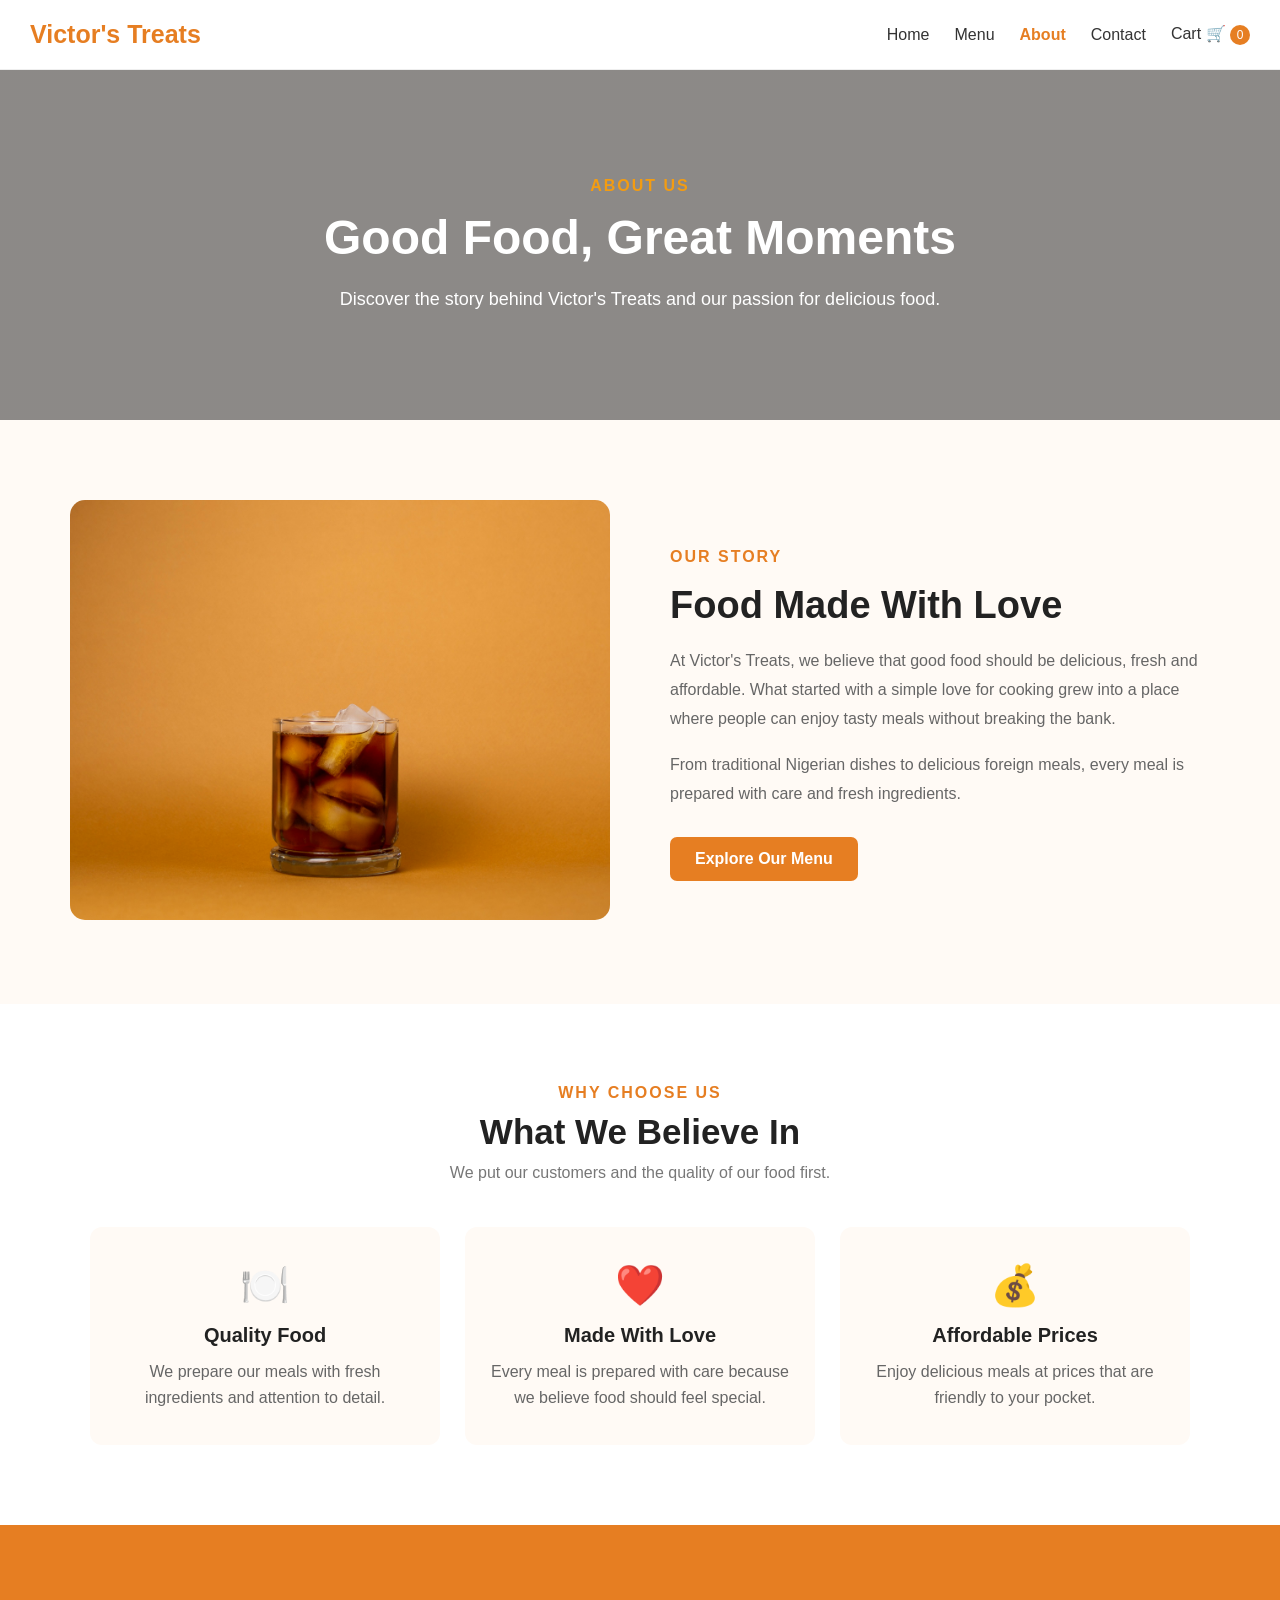
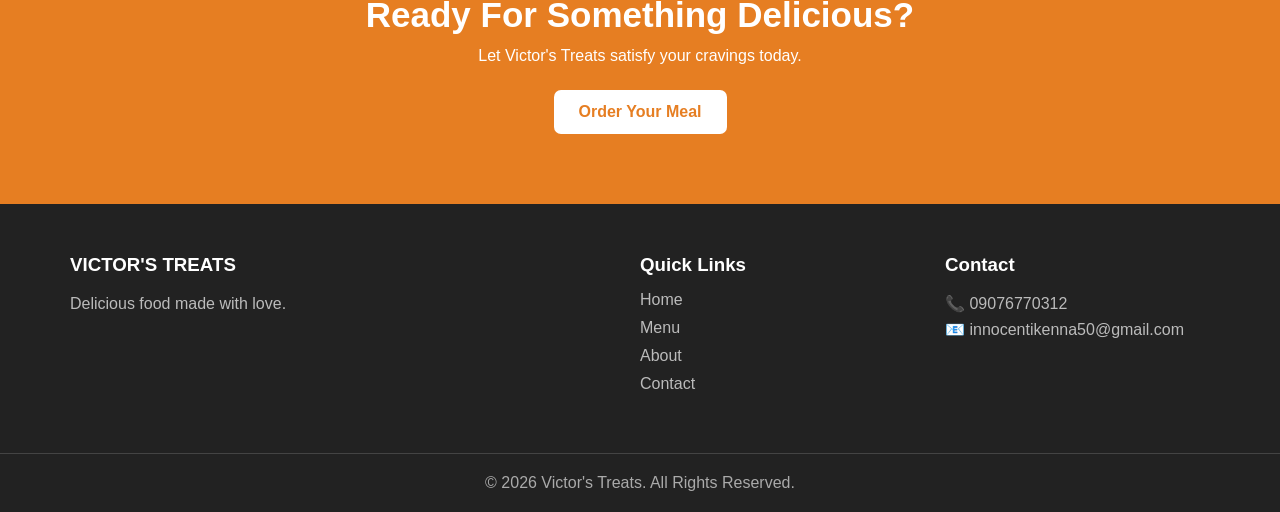
==== about.html @ 65d085de "first commit" ====
<!doctype html>
<html lang="en">
  <head>
    <meta charset="UTF-8" />
    <meta name="viewport" content="width=device-width, initial-scale=1.0" />

    <title>About | Victor's Treats</title>

    <link rel="stylesheet" href="about.css" />
  </head>

  <body>
    <!-- HEADER -->
    <header>
      <div class="logo">Victor's Treats</div>

      <nav>
        <a href="index.html">Home</a>
        <a href="index.html#menu">Menu</a>
        <a href="about.html" class="active">About</a>
        <a href="contact.html">Contact</a>
        <a href="cart.html">
          Cart 🛒
          <span id="cart-count">0</span>
        </a>
      </nav>
    </header>

    <!-- PAGE INTRO -->
    <section class="about-hero">
      <div class="about-hero-text">
        <p>ABOUT US</p>

        <h1>Good Food, Great Moments</h1>

        <span>
          Discover the story behind Victor's Treats and our passion for
          delicious food.
        </span>
      </div>
    </section>

    <!-- OUR STORY -->
    <section class="story-section">
      <div class="story-image">
        <img src="img/drink.jpg" alt="Victor's Treats food" />
      </div>

      <div class="story-text">
        <p class="small-heading">OUR STORY</p>

        <h2>Food Made With Love</h2>

        <p>
          At Victor's Treats, we believe that good food should be delicious,
          fresh and affordable. What started with a simple love for cooking grew
          into a place where people can enjoy tasty meals without breaking the
          bank.
        </p>

        <p>
          From traditional Nigerian dishes to delicious foreign meals, every
          meal is prepared with care and fresh ingredients.
        </p>

        <a href="index.html#menu" class="order-btn">Explore Our Menu</a>
      </div>
    </section>

    <!-- WHAT WE BELIEVE -->
    <section class="values-section">
      <div class="section-title">
        <p>WHY CHOOSE US</p>

        <h2>What We Believe In</h2>

        <span> We put our customers and the quality of our food first. </span>
      </div>

      <div class="values-container">
        <div class="value-card">
          <div class="value-icon">🍽️</div>

          <h3>Quality Food</h3>

          <p>
            We prepare our meals with fresh ingredients and attention to detail.
          </p>
        </div>

        <div class="value-card">
          <div class="value-icon">❤️</div>

          <h3>Made With Love</h3>

          <p>
            Every meal is prepared with care because we believe food should feel
            special.
          </p>
        </div>

        <div class="value-card">
          <div class="value-icon">💰</div>

          <h3>Affordable Prices</h3>

          <p>
            Enjoy delicious meals at prices that are friendly to your pocket.
          </p>
        </div>
      </div>
    </section>

    <!-- CALL TO ACTION -->
    <section class="cta">
      <h2>Ready For Something Delicious?</h2>

      <p>Let Victor's Treats satisfy your cravings today.</p>

      <a href="index.html#menu">Order Your Meal</a>
    </section>

    <!-- FOOTER -->
    <footer>
      <div class="footer-content">
        <div>
          <h3>VICTOR'S TREATS</h3>

          <p>Delicious food made with love.</p>
        </div>

        <div>
          <h3>Quick Links</h3>

          <a href="index.html">Home</a>
          <a href="index  .html#menu">Menu</a>
          <a href="about.html">About</a>
          <a href="contact.html">Contact</a>
        </div>

        <div>
          <h3>Contact</h3>

          <p>📞 09076770312</p>
          <p>📧 innocentikenna50@gmail.com</p>
        </div>
      </div>

      <div class="copyright">
        <p>© 2026 Victor's Treats. All Rights Reserved.</p>
      </div>
    </footer>

    <script src="about.js"></script>
  </body>
</html>
---- about.css ----
* {
  margin: 0;
  padding: 0;
  box-sizing: border-box;
}

body {
  font-family: Arial, sans-serif;
  background-color: #fffaf5;
  color: #333;
}

header {
  background-color: white;
  border-bottom: 1px solid #eee;
  padding: 20px 30px;
  display: flex;
  justify-content: space-between;
  align-items: center;
}

.logo {
  color: #e67e22;
  font-size: 25px;
  font-weight: bold;
}

nav {
  display: flex;
  align-items: center;
  gap: 25px;
}

nav a {
  text-decoration: none;
  color: #333;
  font-size: 16px;
  transition: 0.3s;
}

nav a:hover {
  color: #e67e22;
}

nav a.active {
  color: #e67e22;
  font-weight: bold;
}

#cart-count {
  background-color: #e67e22;
  color: white;
  min-width: 20px;
  height: 20px;
  display: inline-flex;
  align-items: center;
  justify-content: center;
  border-radius: 50%;
  font-size: 12px;
}

.about-hero {
  min-height: 350px;
  display: flex;
  align-items: center;
  justify-content: center;
  text-align: center;
  padding: 60px 20px;
  background:
    linear-gradient(rgba(0, 0, 0, 0.45), rgba(0, 0, 0, 0.45)),
    url("img/about-food.jpg");

  background-size: cover;
  background-position: center;
}

.about-hero-text {
  max-width: 700px;
  color: white;
}

.about-hero-text p {
  color: #f39c12;
  font-weight: bold;
  letter-spacing: 2px;
  margin-bottom: 15px;
}

.about-hero-text h1 {
  font-size: 48px;
  margin-bottom: 20px;
}

.about-hero-text span {
  font-size: 18px;
  line-height: 1.6;
}

.story-section {
  max-width: 1200px;
  margin: auto;
  padding: 80px 30px;
  display: grid;
  grid-template-columns: 1fr 1fr;
  gap: 60px;
  align-items: center;
}

.story-image img {
  width: 100%;
  height: 420px;
  object-fit: cover;
  border-radius: 15px;
}

.story-text .small-heading {
  color: #e67e22;
  font-weight: bold;
  letter-spacing: 2px;
  margin-bottom: 12px;
}

.story-text h2 {
  font-size: 38px;
  color: #222;
  margin-bottom: 20px;
}

.story-text p {
  line-height: 1.8;
  color: #666;
  margin-bottom: 18px;
}

.order-btn {
  display: inline-block;
  margin-top: 10px;
  padding: 13px 25px;
  background-color: #e67e22;
  color: white;
  text-decoration: none;
  border-radius: 7px;
  font-weight: bold;
  transition: 0.3s;
}

.order-btn:hover {
  background-color: #cf6d17;
}

.values-section {
  background-color: white;
  padding: 80px 30px;
}

.section-title {
  text-align: center;
  max-width: 700px;
  margin: 0 auto 45px;
}

.section-title p {
  color: #e67e22;
  font-weight: bold;
  letter-spacing: 2px;
  margin-bottom: 10px;
}

.section-title h2 {
  font-size: 35px;
  color: #222;
  margin-bottom: 12px;
}

.section-title span {
  color: #777;
}

.values-container {
  max-width: 1100px;
  margin: auto;
  display: grid;
  grid-template-columns: repeat(3, 1fr);
  gap: 25px;
}

.value-card {
  text-align: center;
  padding: 35px 25px;
  background-color: #fffaf5;
  border-radius: 12px;
  transition: 0.3s;
}

.value-card:hover {
  transform: translateY(-5px);
  box-shadow: 0 10px 25px rgba(0, 0, 0, 0.08);
}

.value-icon {
  font-size: 40px;
  margin-bottom: 15px;
}

.value-card h3 {
  font-size: 20px;
  color: #222;
  margin-bottom: 12px;
}

.value-card p {
  color: #666;
  line-height: 1.6;
}

.cta {
  text-align: center;
  padding: 70px 20px;
  background-color: #e67e22;
  color: white;
}

.cta h2 {
  font-size: 35px;
  margin-bottom: 12px;
}

.cta p {
  margin-bottom: 25px;
}

.cta a {
  display: inline-block;
  padding: 13px 25px;
  background-color: white;
  color: #e67e22;
  text-decoration: none;
  border-radius: 7px;
  font-weight: bold;
  transition: 0.3s;
}

.cta a:hover {
  background-color: #fff3e8;
}

/*  FOOTER*/

footer {
  background-color: #222;
  color: white;
}

.footer-content {
  max-width: 1200px;
  margin: auto;
  padding: 50px 30px;
  display: grid;
  grid-template-columns: 2fr 1fr 1fr;
  gap: 40px;
}

.footer-content h3 {
  margin-bottom: 15px;
}

.footer-content p {
  color: #bbb;
  line-height: 1.6;
}

.footer-content a {
  display: block;
  color: #bbb;
  text-decoration: none;
  margin-bottom: 10px;
}

.footer-content a:hover {
  color: #e67e22;
}

.copyright {
  text-align: center;
  border-top: 1px solid #444;
  padding: 20px;
  color: #aaa;
}

/*TABLET*/

@media (max-width: 768px) {
  header {
    flex-direction: column;
    gap: 20px;
  }

  nav {
    flex-wrap: wrap;
    justify-content: center;
    gap: 15px;
  }

  .about-hero-text h1 {
    font-size: 38px;
  }

  .story-section {
    grid-template-columns: 1fr;
    gap: 35px;
  }

  .story-image img {
    height: 350px;
  }

  .values-container {
    grid-template-columns: 1fr;
  }

  .footer-content {
    grid-template-columns: 1fr;
    text-align: center;
  }
}
/* MOBILE*/

@media (max-width: 500px) {
  header {
    padding: 18px 15px;
  }

  .about-hero {
    min-height: 300px;
  }

  .about-hero-text h1 {
    font-size: 30px;
  }

  .about-hero-text span {
    font-size: 16px;
  }

  .story-section {
    padding: 50px 20px;
  }

  .story-image img {
    height: 280px;
  }

  .story-text h2 {
    font-size: 30px;
  }

  .values-section {
    padding: 50px 20px;
  }

  .section-title h2 {
    font-size: 28px;
  }

  .cta h2 {
    font-size: 28px;
  }
}
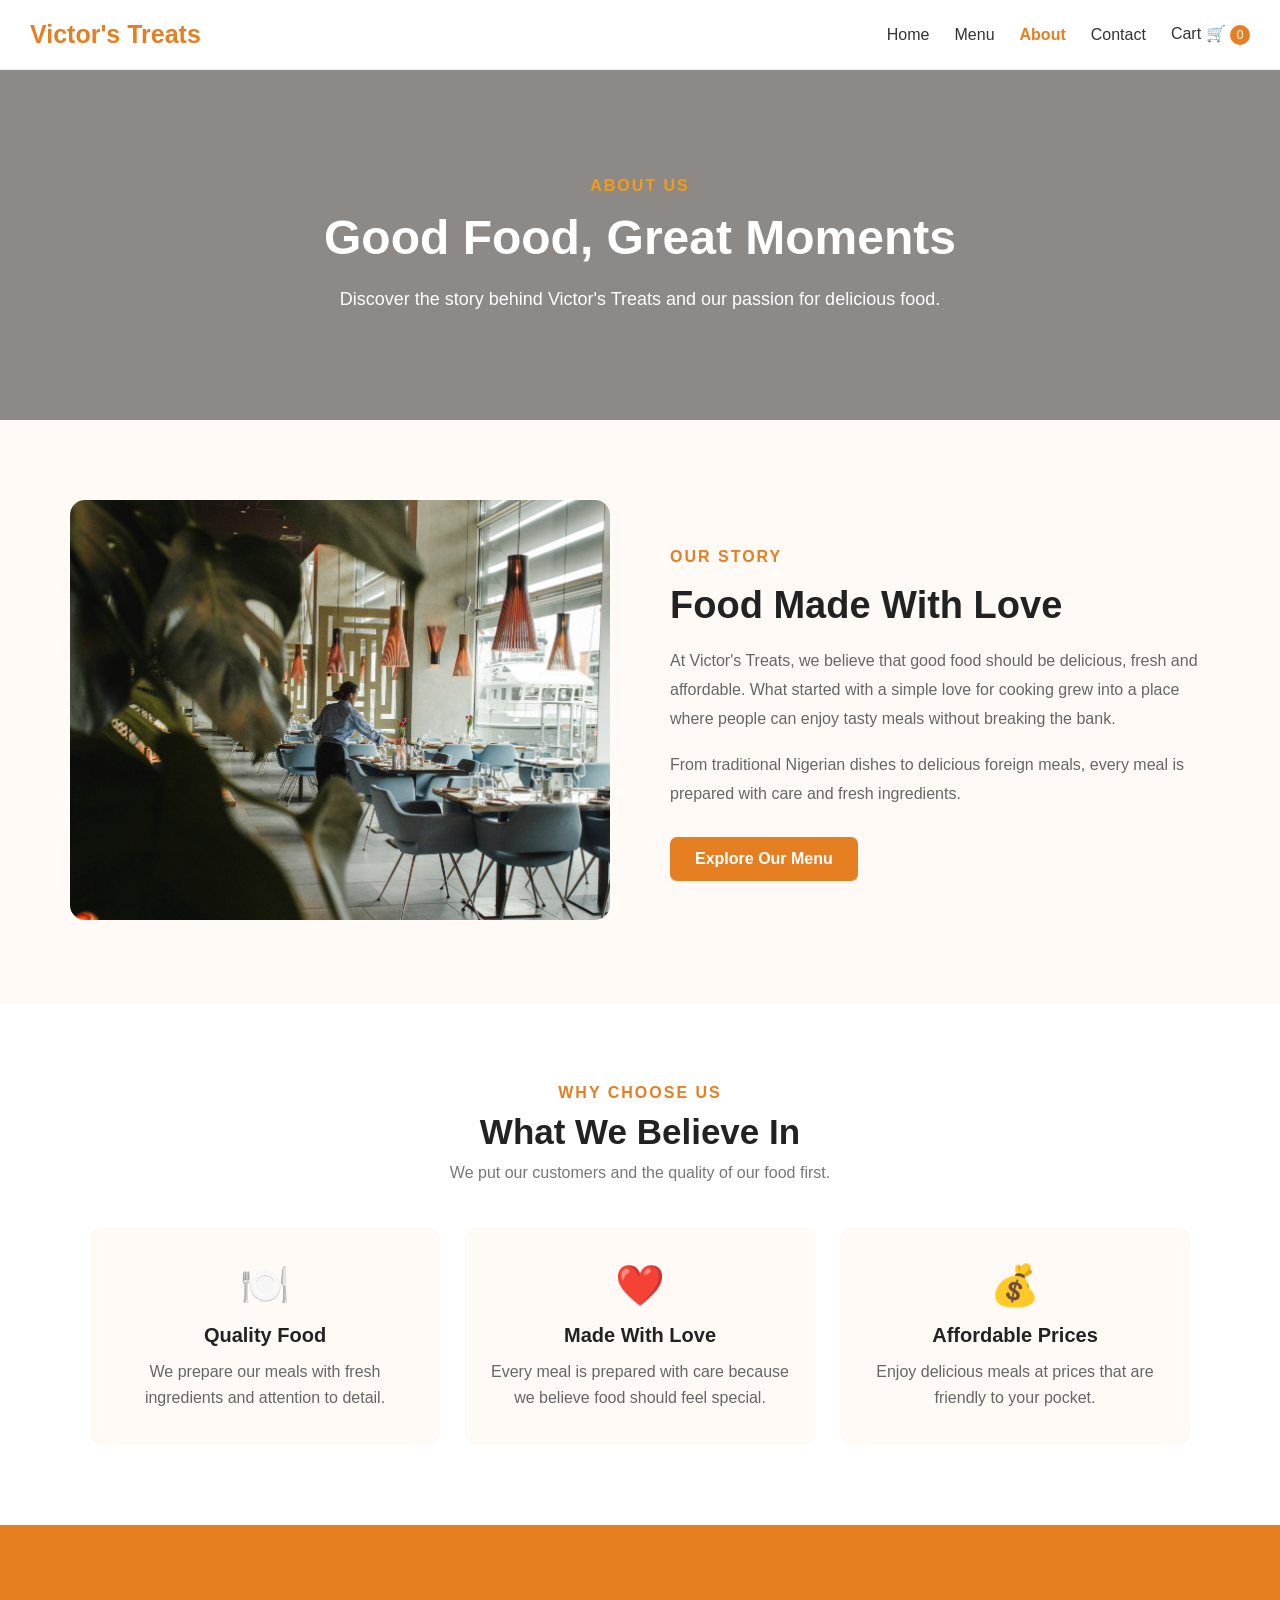
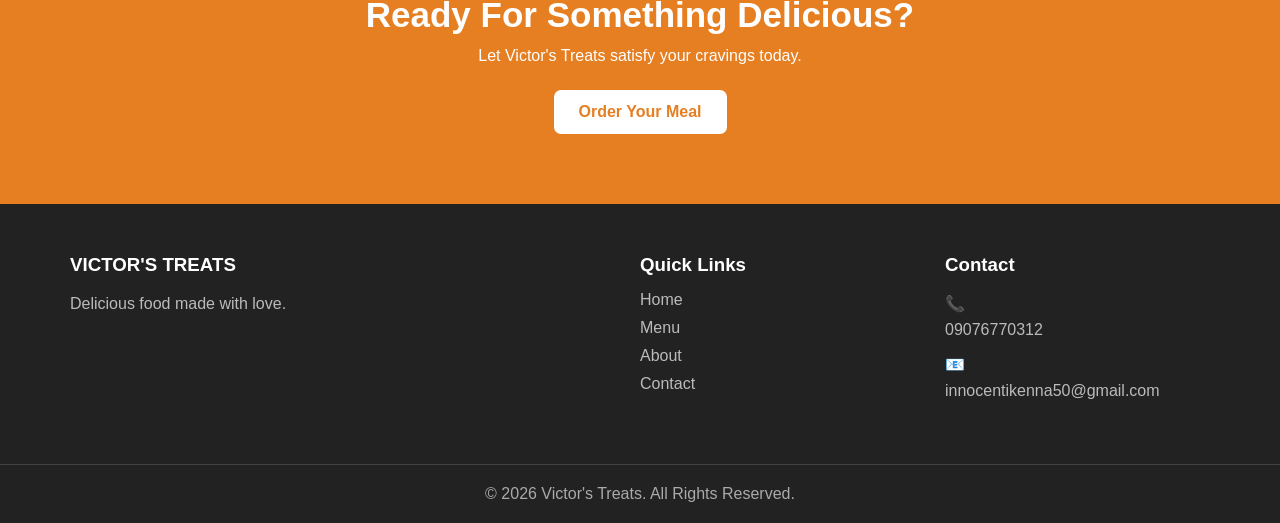
==== commit 50190f27: "fix links and delivery fee" ====
--- a/about.html
+++ b/about.html
@@ -43,7 +43,7 @@
     <!-- OUR STORY -->
     <section class="story-section">
       <div class="story-image">
-        <img src="img/drink.jpg" alt="Victor's Treats food" />
+        <img src="img/home.jpg" alt="Victor's Treats food" />
       </div>
 
       <div class="story-text">
@@ -133,7 +133,7 @@
           <h3>Quick Links</h3>
 
           <a href="index.html">Home</a>
-          <a href="index  .html#menu">Menu</a>
+          <a href="index.html#menu">Menu</a>
           <a href="about.html">About</a>
           <a href="contact.html">Contact</a>
         </div>
@@ -141,8 +141,13 @@
         <div>
           <h3>Contact</h3>
 
-          <p>📞 09076770312</p>
-          <p>📧 innocentikenna50@gmail.com</p>
+          <p>📞 <a href="tel:09076770312">09076770312</a></p>
+          <p>
+            📧
+            <a href="mailto:innocentikenna50@gmail.com"
+              >innocentikenna50@gmail.com</a
+            >
+          </p>
         </div>
       </div>
 
@@ -152,5 +157,6 @@
     </footer>
 
     <script src="about.js"></script>
+    <script src="common.js"></script>
   </body>
 </html>
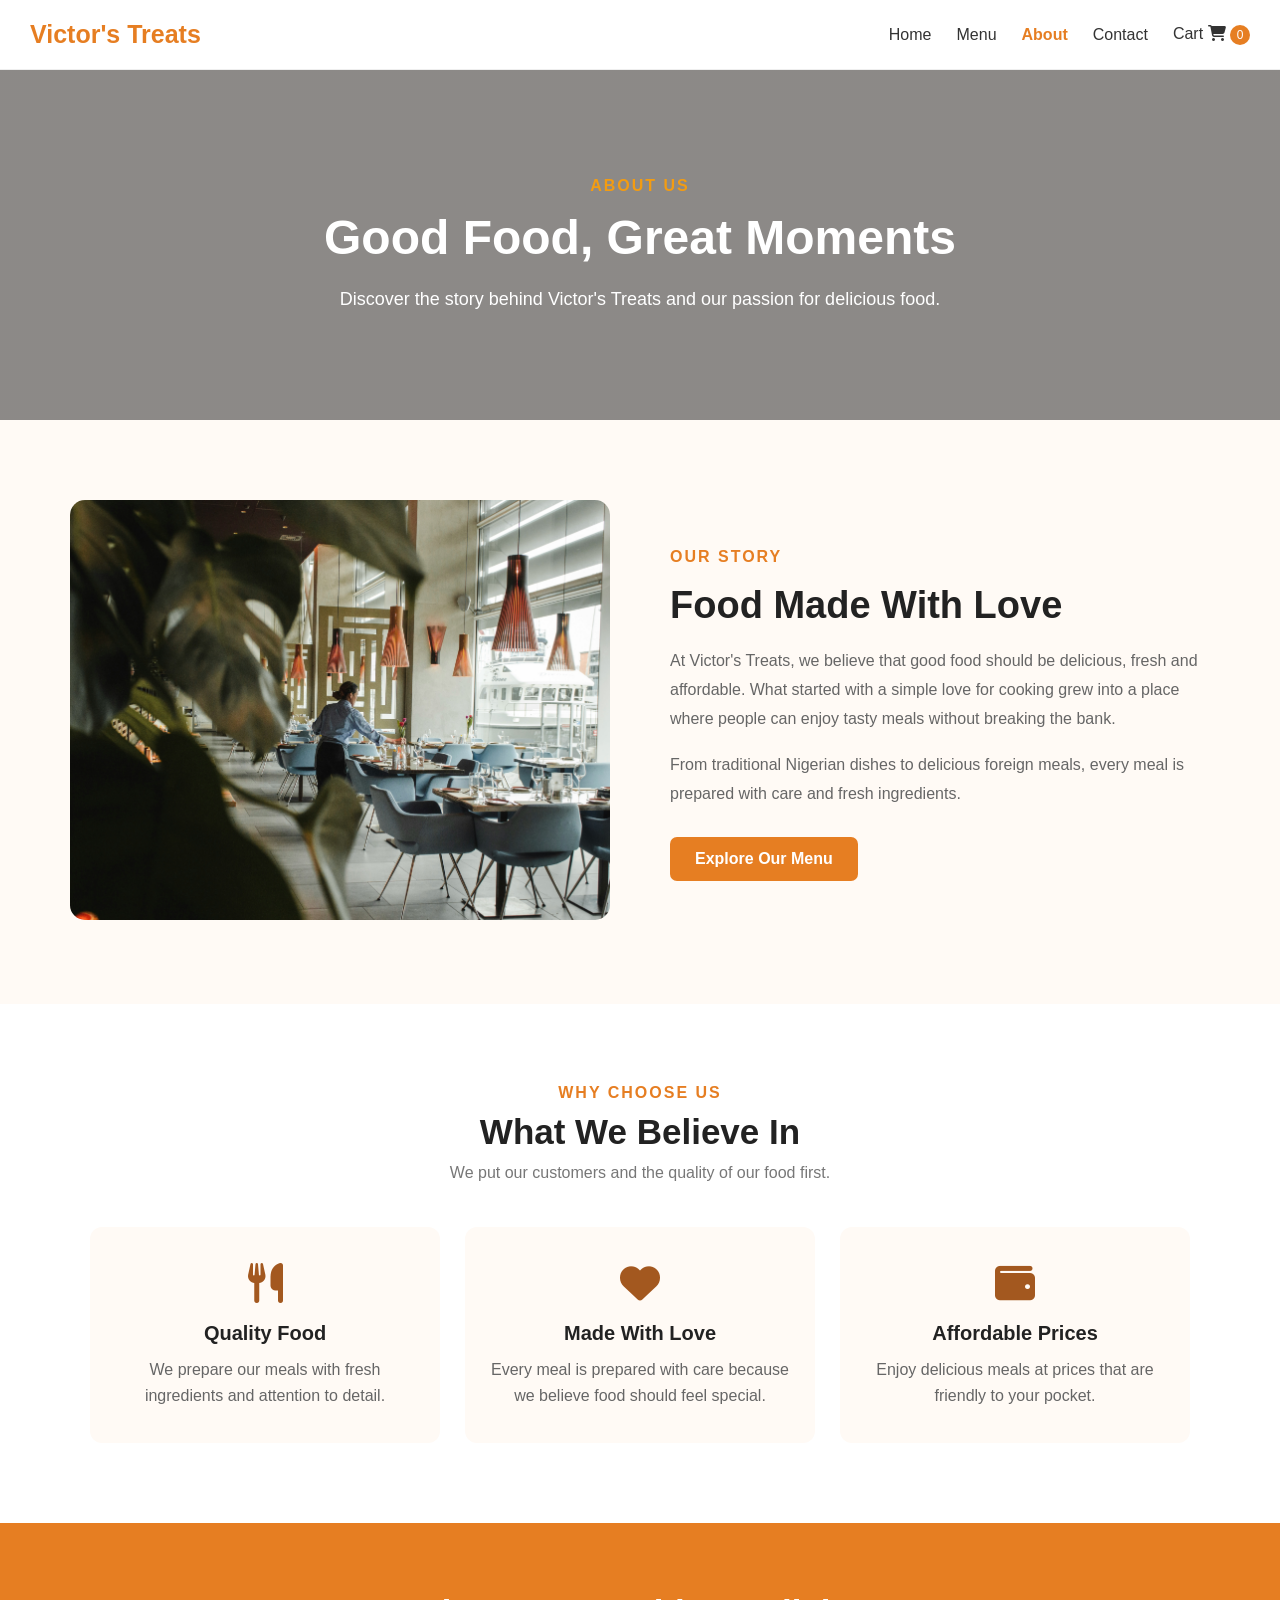
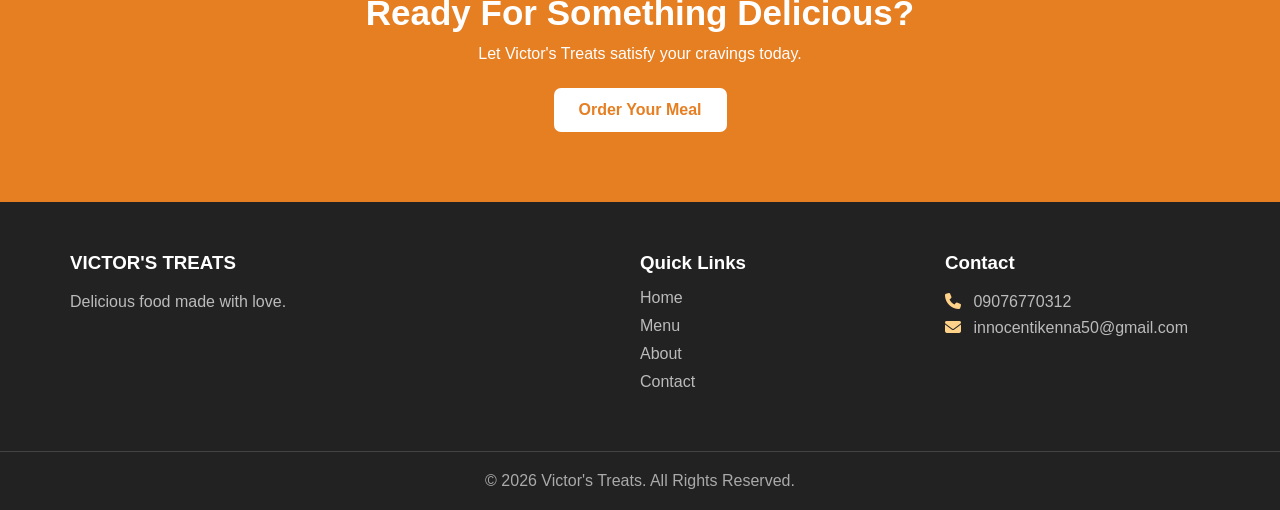
==== commit be083464: "final fixes" ====
--- a/about.html
+++ b/about.html
@@ -5,7 +5,10 @@
     <meta name="viewport" content="width=device-width, initial-scale=1.0" />
 
     <title>About | Victor's Treats</title>
-
+    <link
+      rel="stylesheet"
+      href="https://cdnjs.cloudflare.com/ajax/libs/font-awesome/6.5.1/css/all.min.css"
+    />
     <link rel="stylesheet" href="about.css" />
   </head>
 
@@ -20,7 +23,7 @@
         <a href="about.html" class="active">About</a>
         <a href="contact.html">Contact</a>
         <a href="cart.html">
-          Cart 🛒
+          Cart <i class="fa-solid fa-cart-shopping"></i>
           <span id="cart-count">0</span>
         </a>
       </nav>
@@ -79,7 +82,7 @@
 
       <div class="values-container">
         <div class="value-card">
-          <div class="value-icon">🍽️</div>
+          <div class="value-icon"><i class="fa-solid fa-utensils"></i></div>
 
           <h3>Quality Food</h3>
 
@@ -89,7 +92,7 @@
         </div>
 
         <div class="value-card">
-          <div class="value-icon">❤️</div>
+          <div class="value-icon"><i class="fa-solid fa-heart"></i></div>
 
           <h3>Made With Love</h3>
 
@@ -100,7 +103,7 @@
         </div>
 
         <div class="value-card">
-          <div class="value-icon">💰</div>
+          <div class="value-icon"><i class="fa-solid fa-wallet"></i></div>
 
           <h3>Affordable Prices</h3>
 
@@ -141,9 +144,12 @@
         <div>
           <h3>Contact</h3>
 
-          <p>📞 <a href="tel:09076770312">09076770312</a></p>
           <p>
-            📧
+            <i class="fa-solid fa-phone"></i>
+            <a href="tel:09076770312">09076770312</a>
+          </p>
+          <p>
+            <i class="fa-solid fa-envelope"></i>
             <a href="mailto:innocentikenna50@gmail.com"
               >innocentikenna50@gmail.com</a
             >
--- a/about.css
+++ b/about.css
@@ -1,3 +1,7 @@
+html {
+  scroll-behavior: smooth;
+}
+
 * {
   margin: 0;
   padding: 0;
@@ -366,3 +370,18 @@
     font-size: 28px;
   }
 }
+
+.value-icon i {
+  color: #a3581f;
+  font-size: 40px;
+}
+
+.footer-content i {
+  color: #ffd28a;
+  margin-right: 8px;
+}
+
+.footer-content p a {
+  display: inline;
+  margin-bottom: 0;
+}
